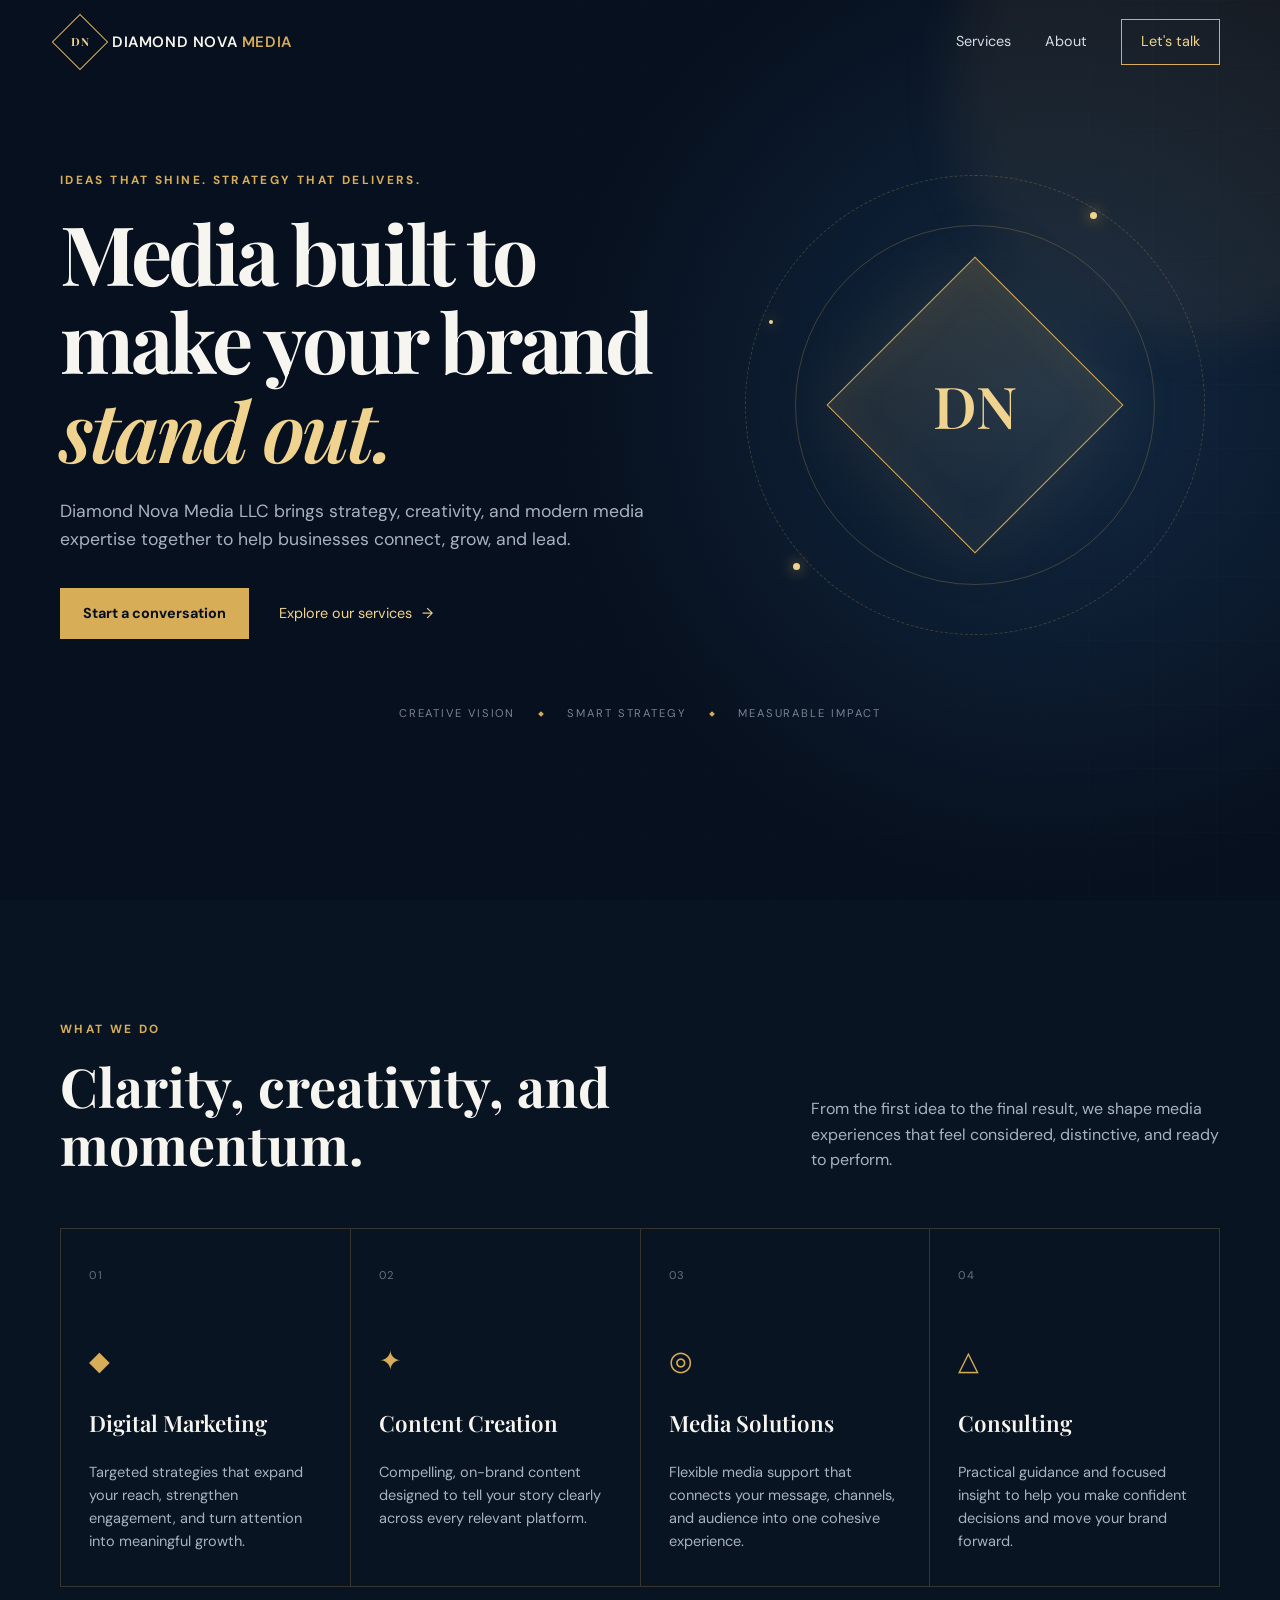
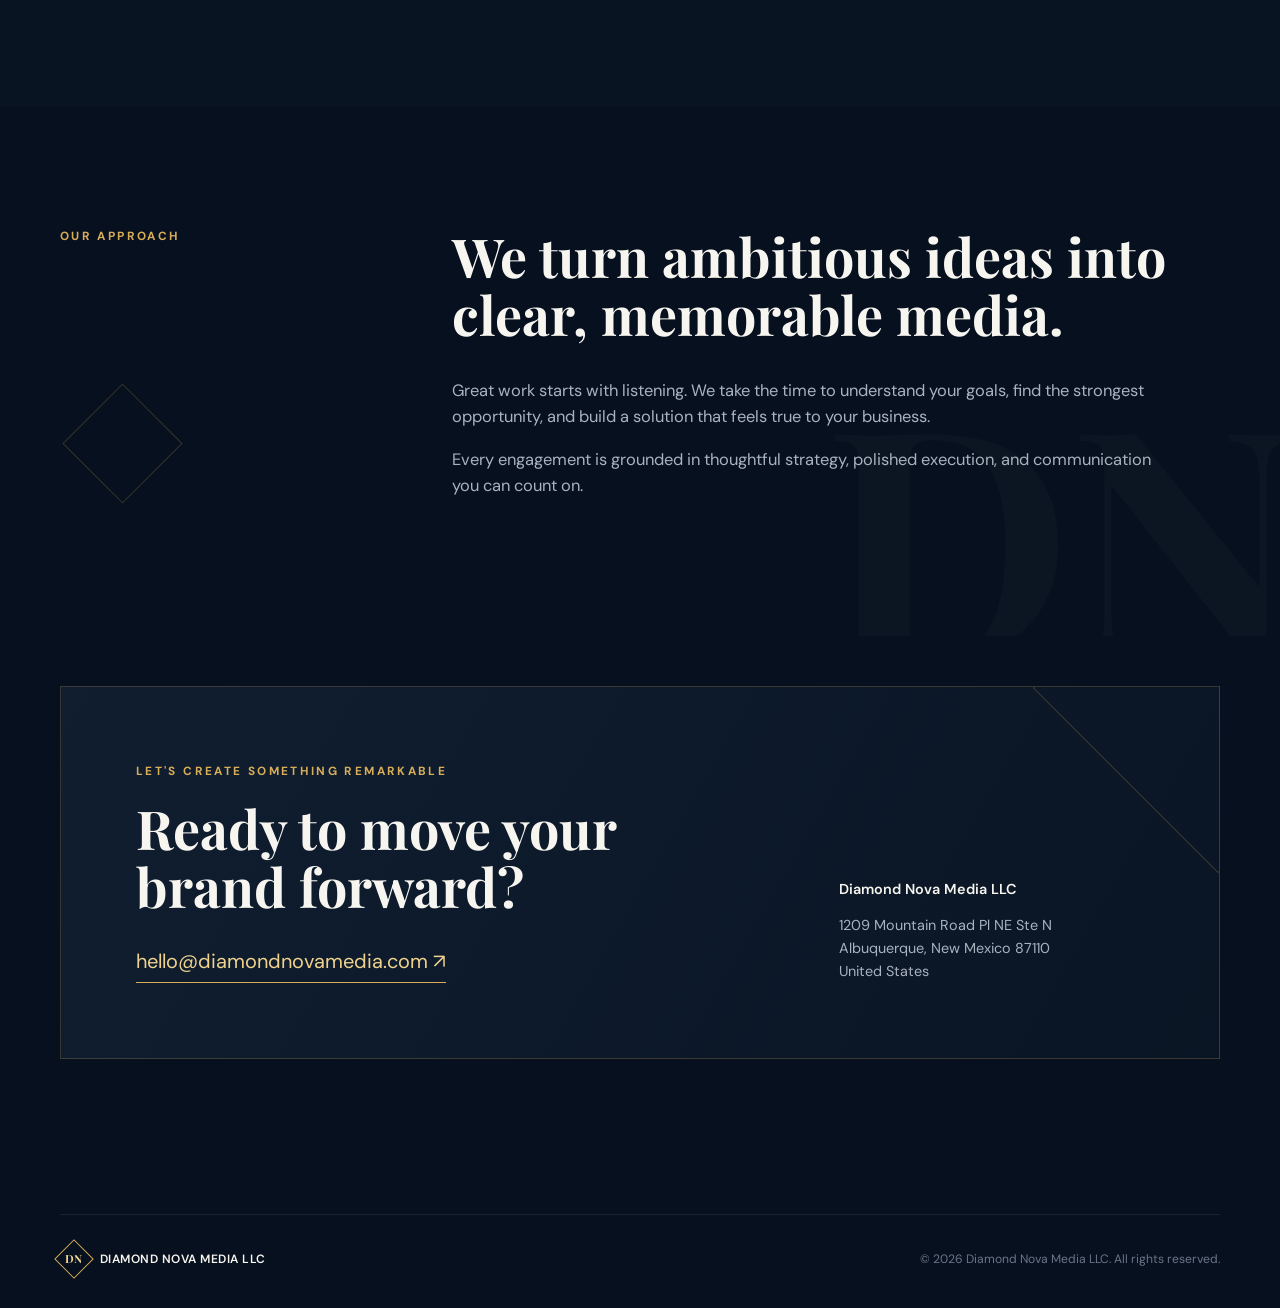
==== index.html @ b2e9f9fe "Add files via upload" ====
<!DOCTYPE html>
<html lang="en">
<head>
  <meta charset="UTF-8">
  <meta name="viewport" content="width=device-width, initial-scale=1.0">
  <meta name="description" content="Diamond Nova Media LLC provides digital marketing, content creation, media solutions, and consulting services.">
  <title>Diamond Nova Media LLC</title>
  <link rel="preconnect" href="https://fonts.googleapis.com">
  <link rel="preconnect" href="https://fonts.gstatic.com" crossorigin>
  <link href="https://fonts.googleapis.com/css2?family=DM+Sans:wght@400;500;600;700&amp;family=Playfair+Display:wght@600;700&amp;display=swap" rel="stylesheet">
  <link rel="stylesheet" href="styles.css">
</head>
<body>
  <header class="site-header">
    <div class="container nav-wrap">
      <a class="brand" href="#home" aria-label="Diamond Nova Media home">
        <span class="brand-mark" aria-hidden="true">DN</span>
        <span>Diamond Nova <strong>Media</strong></span>
      </a>

      <button class="menu-toggle" type="button" aria-expanded="false" aria-controls="site-nav">
        <span></span><span></span><span></span>
        <span class="sr-only">Toggle navigation</span>
      </button>

      <nav id="site-nav" class="site-nav" aria-label="Primary navigation">
        <a href="#services">Services</a>
        <a href="#about">About</a>
        <a href="#contact" class="nav-cta">Let's talk</a>
      </nav>
    </div>
  </header>

  <main>
    <section id="home" class="hero">
      <div class="hero-glow" aria-hidden="true"></div>
      <div class="container hero-grid">
        <div class="hero-copy reveal">
          <p class="eyebrow">Ideas that shine. Strategy that delivers.</p>
          <h1>Media built to make your brand <em>stand out.</em></h1>
          <p class="hero-text">Diamond Nova Media LLC brings strategy, creativity, and modern media expertise together to help businesses connect, grow, and lead.</p>
          <div class="hero-actions">
            <a href="#contact" class="button button-primary">Start a conversation</a>
            <a href="#services" class="text-link">Explore our services <span aria-hidden="true">&#8594;</span></a>
          </div>
        </div>

        <div class="hero-art reveal" aria-hidden="true">
          <div class="diamond diamond-large"><span>DN</span></div>
          <div class="orbit orbit-one"></div>
          <div class="orbit orbit-two"></div>
          <span class="spark spark-one"></span>
          <span class="spark spark-two"></span>
          <span class="spark spark-three"></span>
        </div>
      </div>
      <div class="container trust-line reveal">
        <span>Creative vision</span><i></i><span>Smart strategy</span><i></i><span>Measurable impact</span>
      </div>
    </section>

    <section id="services" class="section services">
      <div class="container">
        <div class="section-heading reveal">
          <div>
            <p class="eyebrow">What we do</p>
            <h2>Clarity, creativity, and momentum.</h2>
          </div>
          <p>From the first idea to the final result, we shape media experiences that feel considered, distinctive, and ready to perform.</p>
        </div>

        <div class="service-grid">
          <article class="service-card reveal">
            <span class="service-number">01</span>
            <div class="service-icon" aria-hidden="true">&#9670;</div>
            <h3>Digital Marketing</h3>
            <p>Targeted strategies that expand your reach, strengthen engagement, and turn attention into meaningful growth.</p>
          </article>
          <article class="service-card reveal">
            <span class="service-number">02</span>
            <div class="service-icon" aria-hidden="true">&#10022;</div>
            <h3>Content Creation</h3>
            <p>Compelling, on-brand content designed to tell your story clearly across every relevant platform.</p>
          </article>
          <article class="service-card reveal">
            <span class="service-number">03</span>
            <div class="service-icon" aria-hidden="true">&#9678;</div>
            <h3>Media Solutions</h3>
            <p>Flexible media support that connects your message, channels, and audience into one cohesive experience.</p>
          </article>
          <article class="service-card reveal">
            <span class="service-number">04</span>
            <div class="service-icon" aria-hidden="true">&#9651;</div>
            <h3>Consulting</h3>
            <p>Practical guidance and focused insight to help you make confident decisions and move your brand forward.</p>
          </article>
        </div>
      </div>
    </section>

    <section id="about" class="section about">
      <div class="container about-grid">
        <div class="about-label reveal">
          <p class="eyebrow">Our approach</p>
          <div class="mini-diamond" aria-hidden="true"></div>
        </div>
        <div class="about-copy reveal">
          <h2>We turn ambitious ideas into clear, memorable media.</h2>
          <p>Great work starts with listening. We take the time to understand your goals, find the strongest opportunity, and build a solution that feels true to your business.</p>
          <p>Every engagement is grounded in thoughtful strategy, polished execution, and communication you can count on.</p>
        </div>
      </div>
    </section>

    <section id="contact" class="section contact">
      <div class="container contact-panel reveal">
        <div class="contact-copy">
          <p class="eyebrow">Let's create something remarkable</p>
          <h2>Ready to move your brand forward?</h2>
          <a class="email-link" href="mailto:hello@diamondnovamedia.com">hello@diamondnovamedia.com <span aria-hidden="true">&#8599;</span></a>
        </div>
        <address>
          <span>Diamond Nova Media LLC</span>
          1209 Mountain Road Pl NE Ste N<br>
          Albuquerque, New Mexico 87110<br>
          United States
        </address>
      </div>
    </section>
  </main>

  <footer>
    <div class="container footer-inner">
      <a class="brand footer-brand" href="#home">
        <span class="brand-mark" aria-hidden="true">DN</span>
        <span>Diamond Nova Media LLC</span>
      </a>
      <p>&copy; <span id="year"></span> Diamond Nova Media LLC. All rights reserved.</p>
    </div>
  </footer>

  <script src="script.js"></script>
</body>
</html>
---- styles.css ----
:root {
  --navy: #07101e;
  --navy-light: #0c192a;
  --surface: #101e30;
  --gold: #d8ad58;
  --gold-light: #f0d38e;
  --white: #f7f5ef;
  --muted: #a9b2bf;
  --line: rgba(216, 173, 88, 0.22);
}

* { box-sizing: border-box; }
html { scroll-behavior: smooth; }
body {
  margin: 0;
  color: var(--white);
  background: var(--navy);
  font-family: "DM Sans", sans-serif;
  line-height: 1.6;
}
a { color: inherit; text-decoration: none; }
.container { width: min(1160px, calc(100% - 48px)); margin: 0 auto; }
.sr-only { position: absolute; width: 1px; height: 1px; overflow: hidden; clip: rect(0, 0, 0, 0); }

.site-header {
  position: fixed;
  inset: 0 0 auto;
  z-index: 20;
  border-bottom: 1px solid transparent;
  transition: background 0.3s, border-color 0.3s;
}
.site-header.scrolled { background: rgba(7, 16, 30, 0.92); border-color: rgba(255,255,255,.07); backdrop-filter: blur(16px); }
.nav-wrap { min-height: 84px; display: flex; align-items: center; justify-content: space-between; }
.brand { display: inline-flex; align-items: center; gap: 12px; font-size: .94rem; font-weight: 600; letter-spacing: .04em; text-transform: uppercase; }
.brand strong { color: var(--gold); font-weight: 600; }
.brand-mark { display: grid; place-items: center; width: 40px; height: 40px; border: 1px solid var(--gold); color: var(--gold-light); font: 700 .7rem "Playfair Display", serif; transform: rotate(45deg); }
.brand-mark::first-line { transform: rotate(-45deg); }
.brand-mark { line-height: 40px; text-align: center; }
.brand-mark { text-indent: 0; }
.brand-mark { --rotation: -45deg; }
.brand-mark { writing-mode: horizontal-tb; }
.brand-mark { color: transparent; position: relative; }
.brand-mark::after { content: "DN"; position: absolute; color: var(--gold-light); transform: rotate(-45deg); }
.site-nav { display: flex; align-items: center; gap: 34px; font-size: .9rem; }
.site-nav a { color: #d8dde5; transition: color .2s; }
.site-nav a:hover { color: var(--gold-light); }
.site-nav .nav-cta { padding: 10px 19px; border: 1px solid var(--gold); color: var(--gold-light); }
.menu-toggle { display: none; padding: 8px; border: 0; background: none; }
.menu-toggle span:not(.sr-only) { display: block; width: 24px; height: 2px; margin: 5px; background: var(--white); }

.hero { position: relative; min-height: 100vh; padding: 170px 0 50px; overflow: hidden; background: radial-gradient(circle at 82% 44%, #122943 0, var(--navy) 42%); }
.hero::before { content: ""; position: absolute; inset: 0; opacity: .12; background-image: linear-gradient(rgba(255,255,255,.08) 1px, transparent 1px), linear-gradient(90deg, rgba(255,255,255,.08) 1px, transparent 1px); background-size: 64px 64px; mask-image: linear-gradient(to right, transparent, black); }
.hero-glow { position: absolute; width: 500px; height: 500px; right: -170px; top: -160px; border-radius: 50%; background: rgba(216,173,88,.07); filter: blur(25px); }
.hero-grid { position: relative; z-index: 1; display: grid; grid-template-columns: 1.1fr .9fr; align-items: center; gap: 70px; }
.eyebrow { margin: 0 0 18px; color: var(--gold); font-size: .74rem; font-weight: 700; letter-spacing: .2em; text-transform: uppercase; }
h1, h2, h3 { margin-top: 0; }
h1, h2 { font-family: "Playfair Display", serif; line-height: 1.08; }
h1 { max-width: 720px; margin-bottom: 24px; font-size: clamp(3.3rem, 6.4vw, 6rem); letter-spacing: -.04em; }
h1 em { color: var(--gold-light); font-weight: 600; }
.hero-text { max-width: 630px; margin: 0 0 35px; color: var(--muted); font-size: 1.1rem; }
.hero-actions { display: flex; align-items: center; gap: 30px; }
.button { display: inline-flex; padding: 14px 23px; font-size: .9rem; font-weight: 700; }
.button-primary { color: var(--navy); background: var(--gold); transition: background .2s, transform .2s; }
.button-primary:hover { background: var(--gold-light); transform: translateY(-2px); }
.text-link { color: var(--gold-light); font-size: .9rem; }
.text-link span { display: inline-block; margin-left: 6px; transition: transform .2s; }
.text-link:hover span { transform: translateX(5px); }

.hero-art { position: relative; min-height: 470px; display: grid; place-items: center; }
.diamond { display: grid; place-items: center; border: 1px solid var(--gold); transform: rotate(45deg); background: linear-gradient(135deg, rgba(216,173,88,.18), rgba(255,255,255,.02)); box-shadow: 0 0 80px rgba(216,173,88,.12), inset 0 0 40px rgba(216,173,88,.08); }
.diamond-large { width: 210px; height: 210px; }
.diamond-large span { color: var(--gold-light); font: 600 3.6rem "Playfair Display", serif; transform: rotate(-45deg); }
.orbit { position: absolute; border: 1px solid rgba(216,173,88,.25); border-radius: 50%; }
.orbit-one { width: 360px; height: 360px; }
.orbit-two { width: 460px; height: 460px; border-style: dashed; animation: spin 36s linear infinite; }
.spark { position: absolute; width: 7px; height: 7px; border-radius: 50%; background: var(--gold-light); box-shadow: 0 0 14px var(--gold); }
.spark-one { top: 9%; right: 25%; }.spark-two { bottom: 15%; left: 13%; }.spark-three { top: 32%; left: 8%; width: 4px; height: 4px; }
@keyframes spin { to { transform: rotate(360deg); } }
.trust-line { position: relative; z-index: 1; display: flex; align-items: center; justify-content: center; gap: 24px; margin-top: 65px; color: #778393; font-size: .7rem; letter-spacing: .17em; text-transform: uppercase; }
.trust-line i { width: 4px; height: 4px; background: var(--gold); transform: rotate(45deg); }

.section { padding: 120px 0; }
.services { background: #091422; }
.section-heading { display: grid; grid-template-columns: 1.25fr .75fr; gap: 70px; align-items: end; margin-bottom: 55px; }
.section-heading h2, .about h2, .contact h2 { margin-bottom: 0; font-size: clamp(2.4rem, 4.2vw, 4rem); }
.section-heading > p { margin: 0; color: var(--muted); }
.service-grid { display: grid; grid-template-columns: repeat(4, 1fr); border-top: 1px solid var(--line); border-left: 1px solid var(--line); }
.service-card { position: relative; min-height: 350px; padding: 32px 28px; border-right: 1px solid var(--line); border-bottom: 1px solid var(--line); transition: background .3s, transform .3s; }
.service-card:hover { z-index: 2; background: var(--surface); transform: translateY(-6px); }
.service-number { color: #657181; font-size: .7rem; letter-spacing: .15em; }
.service-icon { margin: 52px 0 26px; color: var(--gold); font-size: 1.7rem; }
.service-card h3 { font: 600 1.4rem "Playfair Display", serif; }
.service-card p { margin: 0; color: var(--muted); font-size: .91rem; }

.about { position: relative; overflow: hidden; background: var(--navy); }
.about::after { content: "DN"; position: absolute; right: -20px; bottom: -105px; color: rgba(255,255,255,.018); font: 700 20rem "Playfair Display", serif; }
.about-grid { position: relative; z-index: 1; display: grid; grid-template-columns: .55fr 1.45fr; gap: 100px; }
.about-label { display: flex; flex-direction: column; justify-content: space-between; }
.mini-diamond { width: 85px; height: 85px; margin: 80px 0 30px 20px; border: 1px solid var(--line); transform: rotate(45deg); }
.about-copy h2 { max-width: 780px; margin-bottom: 35px; }
.about-copy p { max-width: 700px; color: var(--muted); font-size: 1.03rem; }

.contact { padding-top: 50px; background: var(--navy); }
.contact-panel { position: relative; display: grid; grid-template-columns: 1.35fr .65fr; gap: 70px; padding: 75px; overflow: hidden; border: 1px solid var(--line); background: linear-gradient(120deg, #101e30, #0a1524); }
.contact-panel::before { content: ""; position: absolute; width: 260px; height: 260px; right: -130px; top: -130px; border: 1px solid var(--line); transform: rotate(45deg); }
.contact h2 { max-width: 620px; margin-bottom: 30px; }
.email-link { display: inline-block; padding-bottom: 5px; border-bottom: 1px solid var(--gold); color: var(--gold-light); font-size: clamp(1rem, 2vw, 1.25rem); }
address { align-self: end; color: var(--muted); font-size: .9rem; font-style: normal; }
address span { display: block; margin-bottom: 13px; color: var(--white); font-weight: 600; }

footer { padding: 35px 0; background: var(--navy); }
.footer-inner { display: flex; align-items: center; justify-content: space-between; padding-top: 30px; border-top: 1px solid rgba(255,255,255,.08); }
.footer-brand { font-size: .75rem; }.footer-brand .brand-mark { width: 28px; height: 28px; }
.footer-inner p { margin: 0; color: #697586; font-size: .76rem; }

.reveal { opacity: 0; transform: translateY(22px); transition: opacity .7s ease, transform .7s ease; }
.reveal.visible { opacity: 1; transform: translateY(0); }

@media (max-width: 900px) {
  .hero-grid { grid-template-columns: 1fr; }
  .hero-art { display: none; }
  .service-grid { grid-template-columns: repeat(2, 1fr); }
  .section-heading, .about-grid, .contact-panel { grid-template-columns: 1fr; }
  .about-label { display: block; }.mini-diamond { display: none; }
  .contact-panel { padding: 55px 45px; }
}

@media (max-width: 680px) {
  .container { width: min(100% - 32px, 1160px); }
  .nav-wrap { min-height: 72px; }
  .menu-toggle { display: block; cursor: pointer; }
  .site-nav { position: absolute; top: 72px; left: 0; right: 0; display: none; flex-direction: column; align-items: stretch; gap: 0; padding: 14px 16px 22px; border-bottom: 1px solid var(--line); background: rgba(7,16,30,.98); }
  .site-nav.open { display: flex; }
  .site-nav a { padding: 13px 16px; }
  .site-nav .nav-cta { margin-top: 8px; text-align: center; }
  .hero { min-height: auto; padding: 145px 0 60px; }
  h1 { font-size: clamp(2.8rem, 14vw, 4.3rem); }
  .hero-actions { align-items: flex-start; flex-direction: column; gap: 20px; }
  .trust-line { justify-content: flex-start; gap: 12px; margin-top: 70px; overflow: hidden; white-space: nowrap; }
  .section { padding: 85px 0; }
  .section-heading { gap: 22px; margin-bottom: 40px; }
  .service-grid { grid-template-columns: 1fr; }
  .service-card { min-height: 290px; }
  .service-icon { margin: 36px 0 20px; }
  .about-grid { gap: 30px; }
  .contact { padding-top: 20px; }
  .contact-panel { gap: 48px; padding: 42px 28px; }
  .footer-inner { align-items: flex-start; flex-direction: column; gap: 25px; }
}

@media (prefers-reduced-motion: reduce) {
  html { scroll-behavior: auto; }
  *, *::before, *::after { animation-duration: .01ms !important; transition-duration: .01ms !important; }
  .reveal { opacity: 1; transform: none; }
}
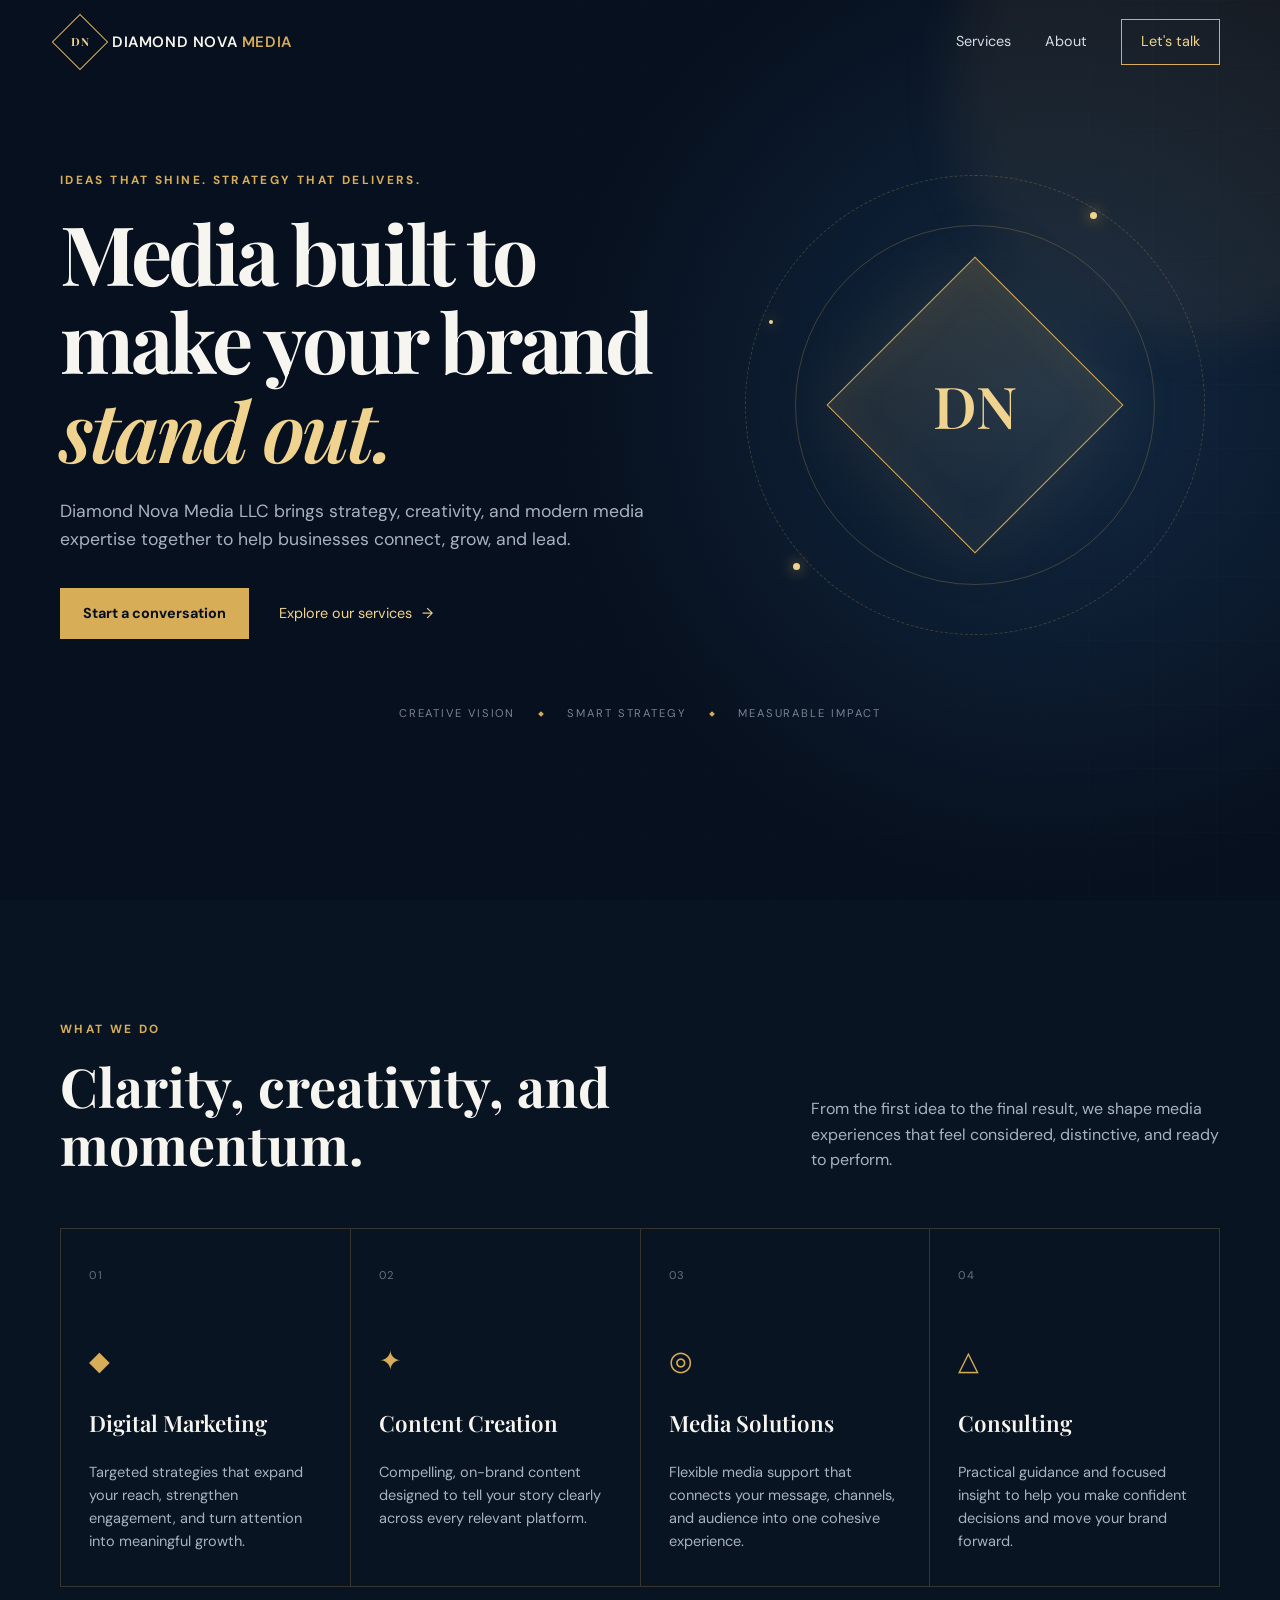
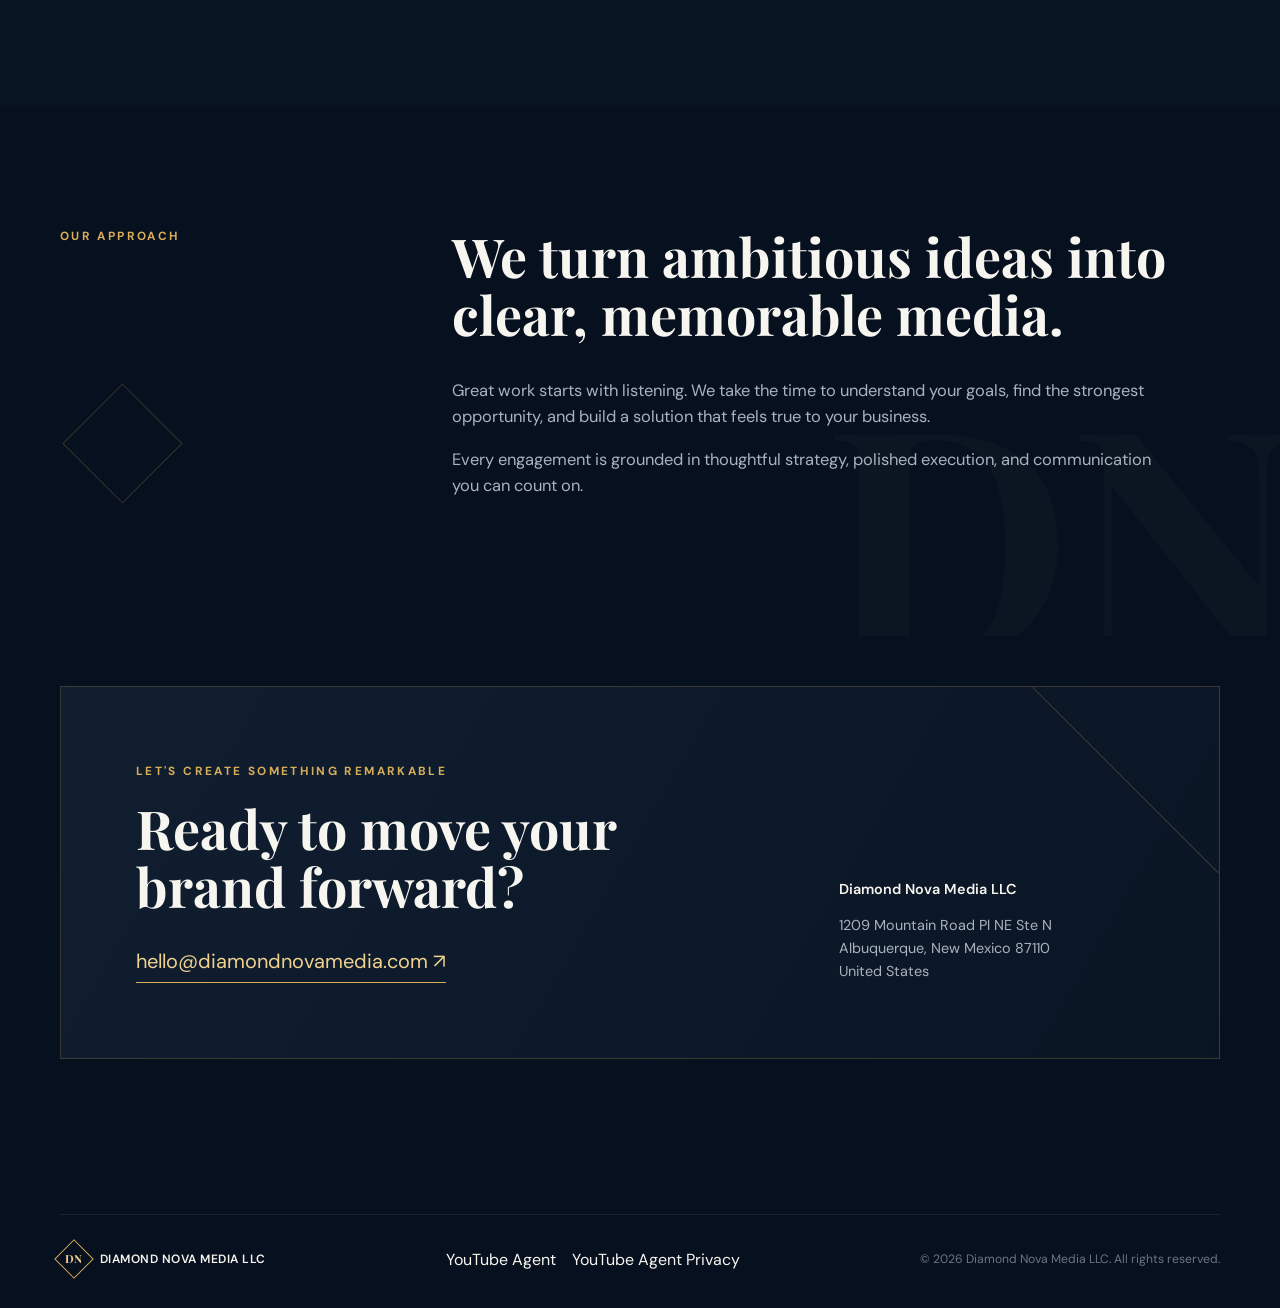
==== commit cba010ca: "Link YouTube agent and privacy notice from footer" ====
--- a/index.html
+++ b/index.html
@@ -1,3 +1,4 @@
+
 <!DOCTYPE html>
 <html lang="en">
 <head>
@@ -135,6 +136,7 @@
         <span class="brand-mark" aria-hidden="true">DN</span>
         <span>Diamond Nova Media LLC</span>
       </a>
+      <nav aria-label="Application information" style="display:flex;gap:1rem;flex-wrap:wrap"><a href="youtube-agent/">YouTube Agent</a><a href="youtube-agent/privacy.html">YouTube Agent Privacy</a></nav>
       <p>&copy; <span id="year"></span> Diamond Nova Media LLC. All rights reserved.</p>
     </div>
   </footer>
